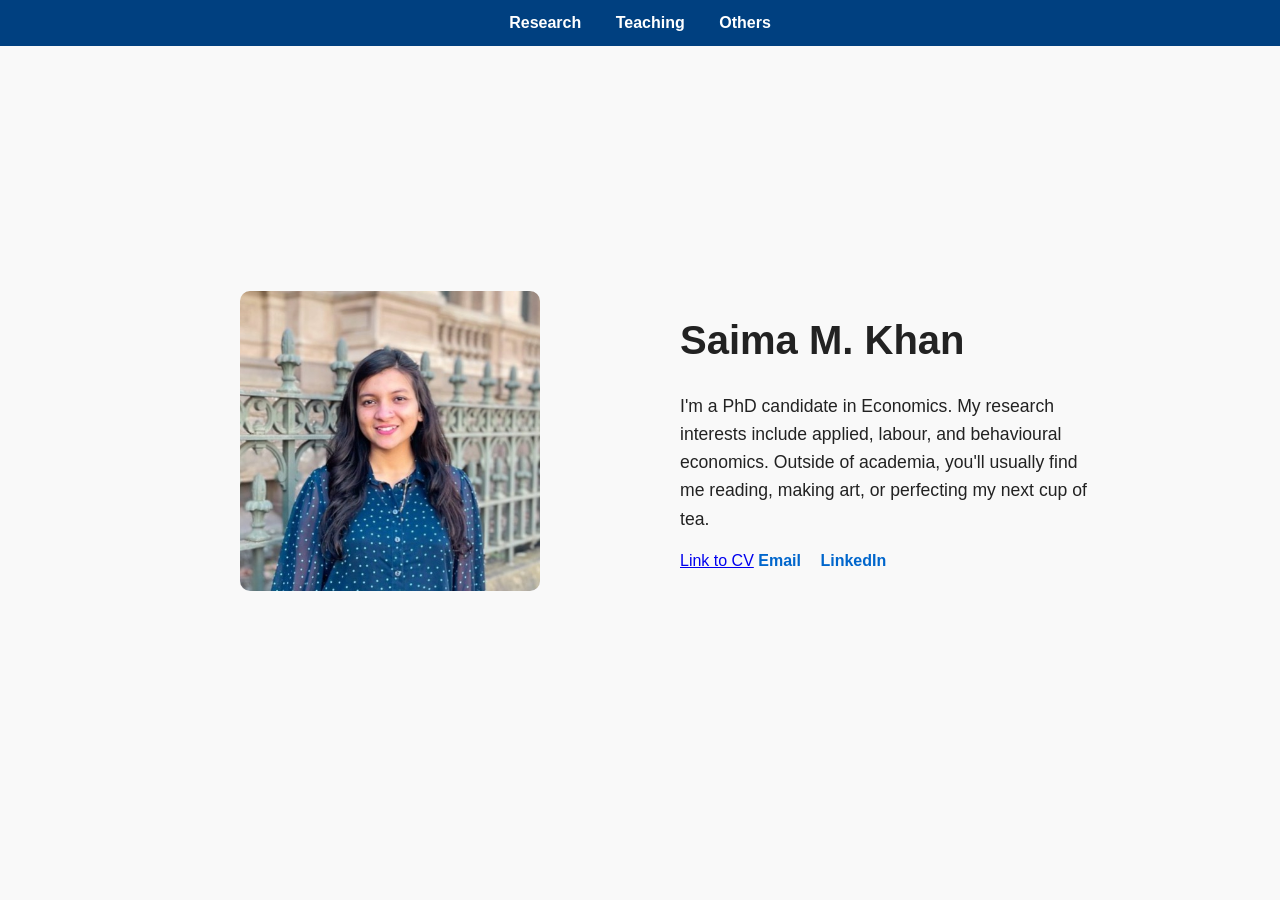
==== index.html @ 27410cca "Update index.html" ====
<!DOCTYPE html>
<html lang="en">
<head>
  <meta charset="UTF-8">
  <title>Saima M. Khan</title>
  <style>
    * { box-sizing: border-box; margin: 0; padding: 0; }
    body {
      font-family: Arial, Helvetica, sans-serif;
      background: #f9f9f9;
      color: #222;
      line-height: 1.6;
    }
    /* Navigation bar */
    nav {
      background-color: #004080;
      padding: 10px 0;
      text-align: center;
      position: sticky;
      top: 0;
      z-index: 100;
    }
    nav a {
      color: white;
      text-decoration: none;
      margin: 0 15px;
      font-weight: bold;
      font-size: 1em;
    }
    nav a:hover { text-decoration: underline; }
    /* Flex container for homepage */
    .home-container {
      display: flex;
      flex-wrap: wrap;
      max-width: 1000px;
      margin: 80px auto;
      min-height: 70vh;
    }
    /* Left: Photo */
    .home-container .photo {
      flex: 1 1 50%;
      display: flex;
      justify-content: center;
      align-items: center;
      padding: 20px;
    }
    .home-container .photo img {
      width: 300px;
      height: 300px;
      object-fit: cover;
      border-radius: 10px;
    }
    /* Right: About */
    .home-container .about {
      flex: 1 1 50%;
      display: flex;
      flex-direction: column;
      justify-content: center;
      padding: 40px;
      text-align: left;
    }
    .about h1 { font-size: 2.5em; margin-bottom: 20px; }
    .about p { margin-bottom: 15px; font-size: 1.1em; }
    a.link {
      color: #0066cc;
      text-decoration: none;
      font-weight: bold;
      margin-right: 15px;
    }
    a.link:hover { text-decoration: underline; }
    /* Responsive for smaller screens */
    @media (max-width: 300px) {
      .home-container {
        flex-direction: column;
        align-items: center;
      }
      .home-container .about {
        text-align: center;
        padding: 20px;
      }
      .home-container .photo img {
        width: 300px;
        height: 300px;
      }
    }
  </style>
</head>
<body>
<!-- Navigation bar -->
<nav>
  <a href="research.html">Research</a>
  <a href="teaching.html">Teaching</a>
  <a href="creative.html">Others</a>
</nav>
<!-- Home section -->
<div class="home-container">
  <!-- Left: Photo -->
  <div class="photo">
    <img src="profile.jpg?v=2" alt="Saima M. Khan">
  </div>
  <!-- Right: About -->
  <div class="about">
    <h1>Saima M. Khan</h1>
    <p>I'm a PhD candidate in Economics. 
      My research interests include applied, labour, and behavioural economics. Outside of academia, you'll usually find me reading, making art, or perfecting my next cup of tea.</p>
    <div>
      <a href="/SaimaMKhan_CV.pdf" target="_blank">Link to CV</a>
      <a class="link" href="mailto:saima.khan@utas.edu.au">Email</a>
      <a class="link" href="https://www.linkedin.com/in/saima-khan-565bb0185/" target="_blank">LinkedIn</a>
    </div>
  </div>
</div>
</body>
</html>
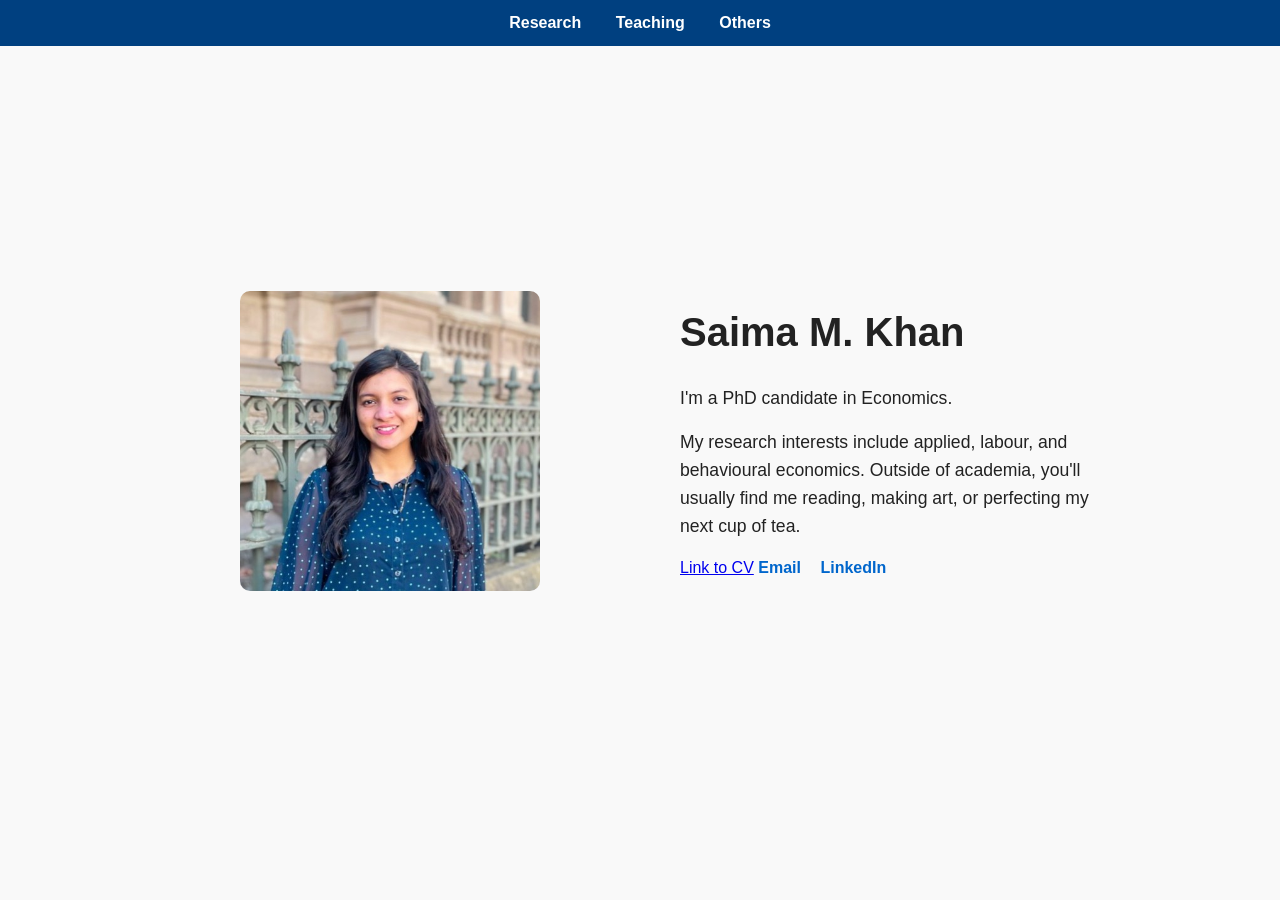
==== commit c3a6670b: "Update index.html" ====
--- a/index.html
+++ b/index.html
@@ -101,8 +101,8 @@
   <!-- Right: About -->
   <div class="about">
     <h1>Saima M. Khan</h1>
-    <p>I'm a PhD candidate in Economics. 
-      My research interests include applied, labour, and behavioural economics. Outside of academia, you'll usually find me reading, making art, or perfecting my next cup of tea.</p>
+    <p>I'm a PhD candidate in Economics.</p>
+    <p>My research interests include applied, labour, and behavioural economics. Outside of academia, you'll usually find me reading, making art, or perfecting my next cup of tea.</p>
     <div>
       <a href="/SaimaMKhan_CV.pdf" target="_blank">Link to CV</a>
       <a class="link" href="mailto:saima.khan@utas.edu.au">Email</a>
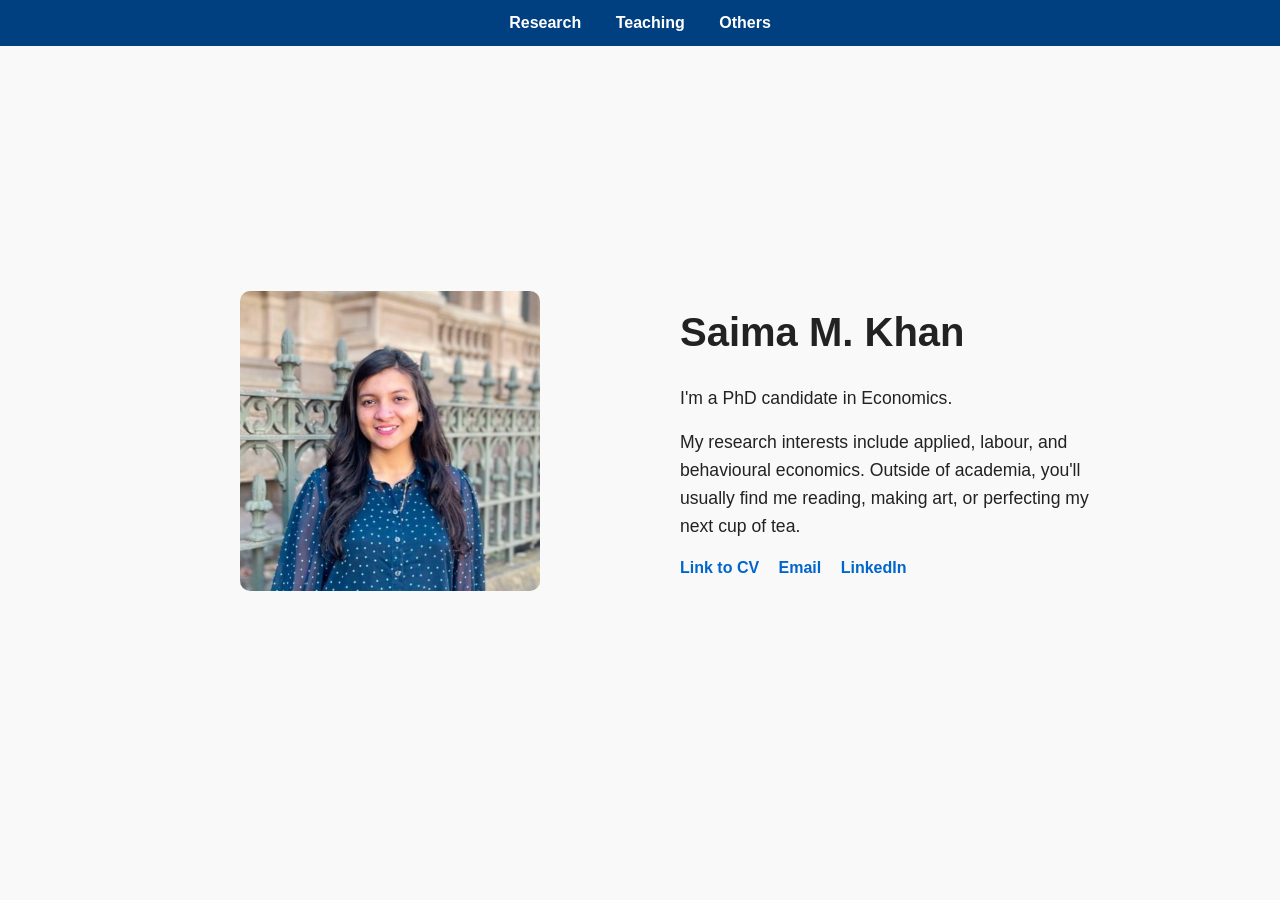
==== commit 8e42e345: "Update index.html" ====
--- a/index.html
+++ b/index.html
@@ -104,7 +104,7 @@
     <p>I'm a PhD candidate in Economics.</p>
     <p>My research interests include applied, labour, and behavioural economics. Outside of academia, you'll usually find me reading, making art, or perfecting my next cup of tea.</p>
     <div>
-      <a href="/SaimaMKhan_CV.pdf" target="_blank">Link to CV</a>
+      <a class="link" href="/SaimaMKhan_CV.pdf" target="_blank">Link to CV</a>
       <a class="link" href="mailto:saima.khan@utas.edu.au">Email</a>
       <a class="link" href="https://www.linkedin.com/in/saima-khan-565bb0185/" target="_blank">LinkedIn</a>
     </div>
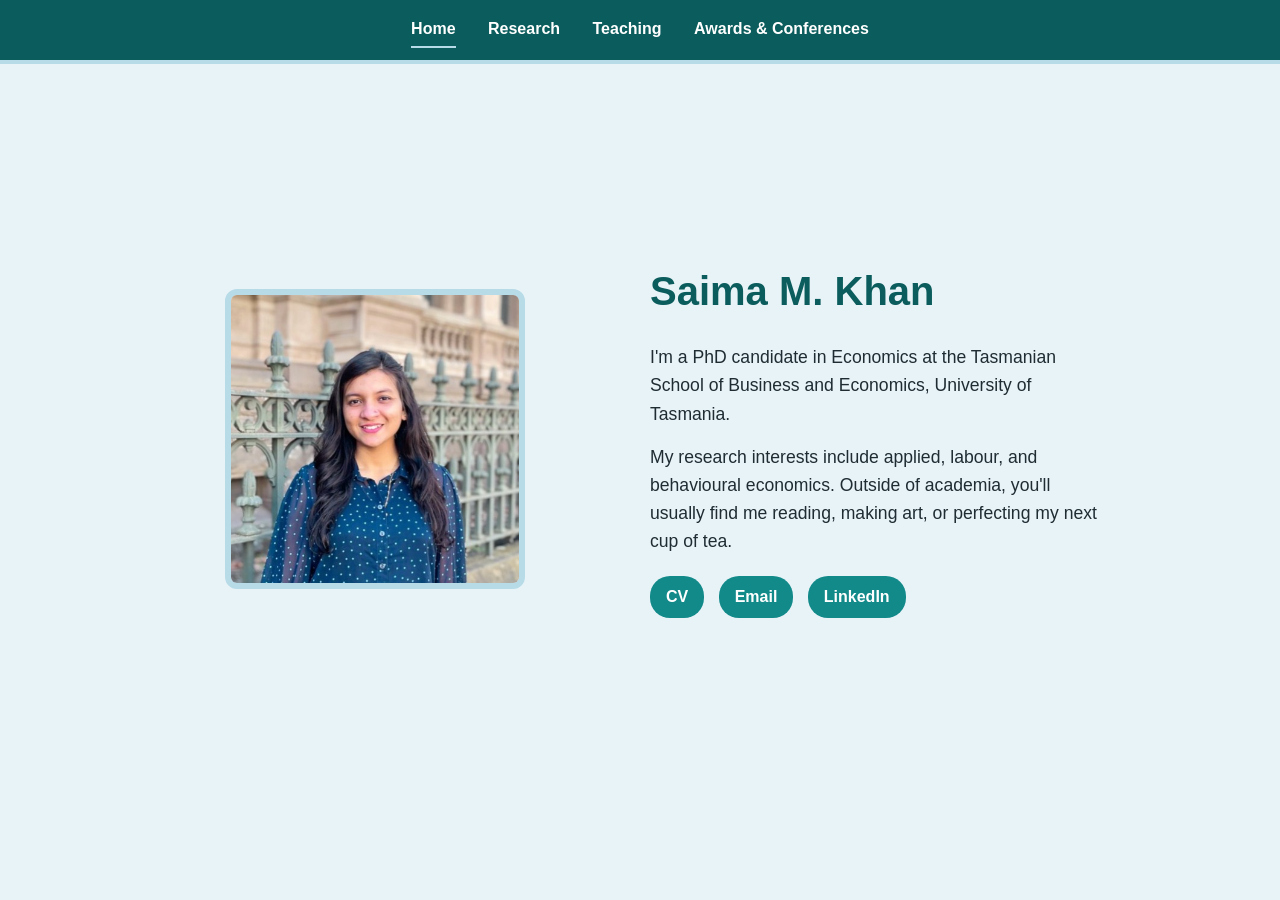
==== commit d6d2055a: "Update index.html" ====
--- a/index.html
+++ b/index.html
@@ -2,109 +2,28 @@
 <html lang="en">
 <head>
   <meta charset="UTF-8">
+  <meta name="viewport" content="width=device-width, initial-scale=1">
   <title>Saima M. Khan</title>
-  <style>
-    * { box-sizing: border-box; margin: 0; padding: 0; }
-    body {
-      font-family: Arial, Helvetica, sans-serif;
-      background: #f9f9f9;
-      color: #222;
-      line-height: 1.6;
-    }
-    /* Navigation bar */
-    nav {
-      background-color: #004080;
-      padding: 10px 0;
-      text-align: center;
-      position: sticky;
-      top: 0;
-      z-index: 100;
-    }
-    nav a {
-      color: white;
-      text-decoration: none;
-      margin: 0 15px;
-      font-weight: bold;
-      font-size: 1em;
-    }
-    nav a:hover { text-decoration: underline; }
-    /* Flex container for homepage */
-    .home-container {
-      display: flex;
-      flex-wrap: wrap;
-      max-width: 1000px;
-      margin: 80px auto;
-      min-height: 70vh;
-    }
-    /* Left: Photo */
-    .home-container .photo {
-      flex: 1 1 50%;
-      display: flex;
-      justify-content: center;
-      align-items: center;
-      padding: 20px;
-    }
-    .home-container .photo img {
-      width: 300px;
-      height: 300px;
-      object-fit: cover;
-      border-radius: 10px;
-    }
-    /* Right: About */
-    .home-container .about {
-      flex: 1 1 50%;
-      display: flex;
-      flex-direction: column;
-      justify-content: center;
-      padding: 40px;
-      text-align: left;
-    }
-    .about h1 { font-size: 2.5em; margin-bottom: 20px; }
-    .about p { margin-bottom: 15px; font-size: 1.1em; }
-    a.link {
-      color: #0066cc;
-      text-decoration: none;
-      font-weight: bold;
-      margin-right: 15px;
-    }
-    a.link:hover { text-decoration: underline; }
-    /* Responsive for smaller screens */
-    @media (max-width: 300px) {
-      .home-container {
-        flex-direction: column;
-        align-items: center;
-      }
-      .home-container .about {
-        text-align: center;
-        padding: 20px;
-      }
-      .home-container .photo img {
-        width: 300px;
-        height: 300px;
-      }
-    }
-  </style>
+  <link rel="stylesheet" href="style.css">
 </head>
 <body>
-<!-- Navigation bar -->
 <nav>
+  <a href="index.html" class="active">Home</a>
   <a href="research.html">Research</a>
   <a href="teaching.html">Teaching</a>
-  <a href="creative.html">Others</a>
+  <a href="awards.html">Awards &amp; Conferences</a>
 </nav>
-<!-- Home section -->
+
 <div class="home-container">
-  <!-- Left: Photo -->
   <div class="photo">
     <img src="profile.jpg?v=2" alt="Saima M. Khan">
   </div>
-  <!-- Right: About -->
   <div class="about">
     <h1>Saima M. Khan</h1>
-    <p>I'm a PhD candidate in Economics.</p>
+    <p>I'm a PhD candidate in Economics at the Tasmanian School of Business and Economics, University of Tasmania.</p>
     <p>My research interests include applied, labour, and behavioural economics. Outside of academia, you'll usually find me reading, making art, or perfecting my next cup of tea.</p>
     <div>
-      <a class="link" href="/SaimaMKhan_CV.pdf" target="_blank">Link to CV</a>
+      <a class="link" href="SaimaMKhan_CV.pdf" target="_blank">CV</a>
       <a class="link" href="mailto:saima.khan@utas.edu.au">Email</a>
       <a class="link" href="https://www.linkedin.com/in/saima-khan-565bb0185/" target="_blank">LinkedIn</a>
     </div>
--- a/style.css
+++ b/style.css
@@ -0,0 +1,132 @@
+/* Shared styles for every page — teal and powder blue */
+:root {
+  --teal-dark: #0b5c5c;
+  --teal: #138a8a;
+  --teal-light: #5fb3b3;
+  --powder: #b8dbe8;
+  --powder-light: #e8f3f8;
+  --text: #1f2d33;
+  --muted: #4d6670;
+  --card: #ffffff;
+}
+
+* { box-sizing: border-box; margin: 0; padding: 0; }
+
+body {
+  font-family: Arial, Helvetica, sans-serif;
+  background: var(--powder-light);
+  color: var(--text);
+  line-height: 1.6;
+}
+
+/* Navigation bar */
+nav {
+  background-color: var(--teal-dark);
+  padding: 12px 16px;
+  text-align: center;
+  position: sticky;
+  top: 0;
+  z-index: 100;
+  border-bottom: 4px solid var(--powder);
+}
+nav a {
+  color: #fff;
+  text-decoration: none;
+  margin: 0 14px;
+  font-weight: bold;
+  display: inline-block;
+  padding: 4px 0;
+}
+nav a:hover { color: var(--powder); }
+nav a.active { border-bottom: 2px solid var(--powder); }
+
+a { color: var(--teal); }
+
+/* Home page */
+.home-container {
+  display: flex;
+  flex-wrap: wrap;
+  max-width: 1000px;
+  margin: 60px auto;
+  min-height: 70vh;
+  align-items: center;
+}
+.home-container .photo {
+  flex: 1 1 320px;
+  display: flex;
+  justify-content: center;
+  padding: 20px;
+}
+.home-container .photo img {
+  width: 300px;
+  height: 300px;
+  max-width: 100%;
+  object-fit: cover;
+  border-radius: 12px;
+  border: 6px solid var(--powder);
+}
+.home-container .about {
+  flex: 1 1 380px;
+  padding: 30px 40px;
+}
+.about h1 { font-size: 2.5em; margin-bottom: 20px; color: var(--teal-dark); }
+.about p { margin-bottom: 15px; font-size: 1.1em; }
+
+a.link {
+  display: inline-block;
+  color: #fff;
+  background: var(--teal);
+  text-decoration: none;
+  font-weight: bold;
+  padding: 8px 16px;
+  border-radius: 20px;
+  margin: 6px 10px 0 0;
+}
+a.link:hover { background: var(--teal-dark); }
+
+/* Inner pages */
+.page {
+  max-width: 850px;
+  margin: 50px auto;
+  padding: 0 20px;
+}
+.page h1 {
+  font-size: 2.2em;
+  color: var(--teal-dark);
+  margin-bottom: 30px;
+}
+.page h2 {
+  font-size: 1.35em;
+  color: var(--teal-dark);
+  margin: 35px 0 15px;
+  padding-bottom: 6px;
+  border-bottom: 2px solid var(--powder);
+}
+.item {
+  background: var(--card);
+  border-left: 5px solid var(--teal-light);
+  border-radius: 6px;
+  padding: 16px 20px;
+  margin-bottom: 14px;
+}
+.item h3 { font-size: 1.05em; margin-bottom: 2px; }
+.item .meta { color: var(--muted); font-size: 0.92em; margin-bottom: 6px; }
+.item p { font-size: 0.97em; }
+.item a { font-weight: bold; }
+.item.highlight { border-left-color: var(--teal-dark); background: #f4fafc; }
+
+footer {
+  text-align: center;
+  color: var(--muted);
+  font-size: 0.85em;
+  padding: 30px 16px;
+}
+
+/* Phones */
+@media (max-width: 700px) {
+  nav a { margin: 0 8px; }
+  .home-container { margin: 30px auto; }
+  .home-container .about { text-align: center; padding: 20px; }
+  .about h1 { font-size: 2em; }
+  .page h1 { font-size: 1.8em; }
+}
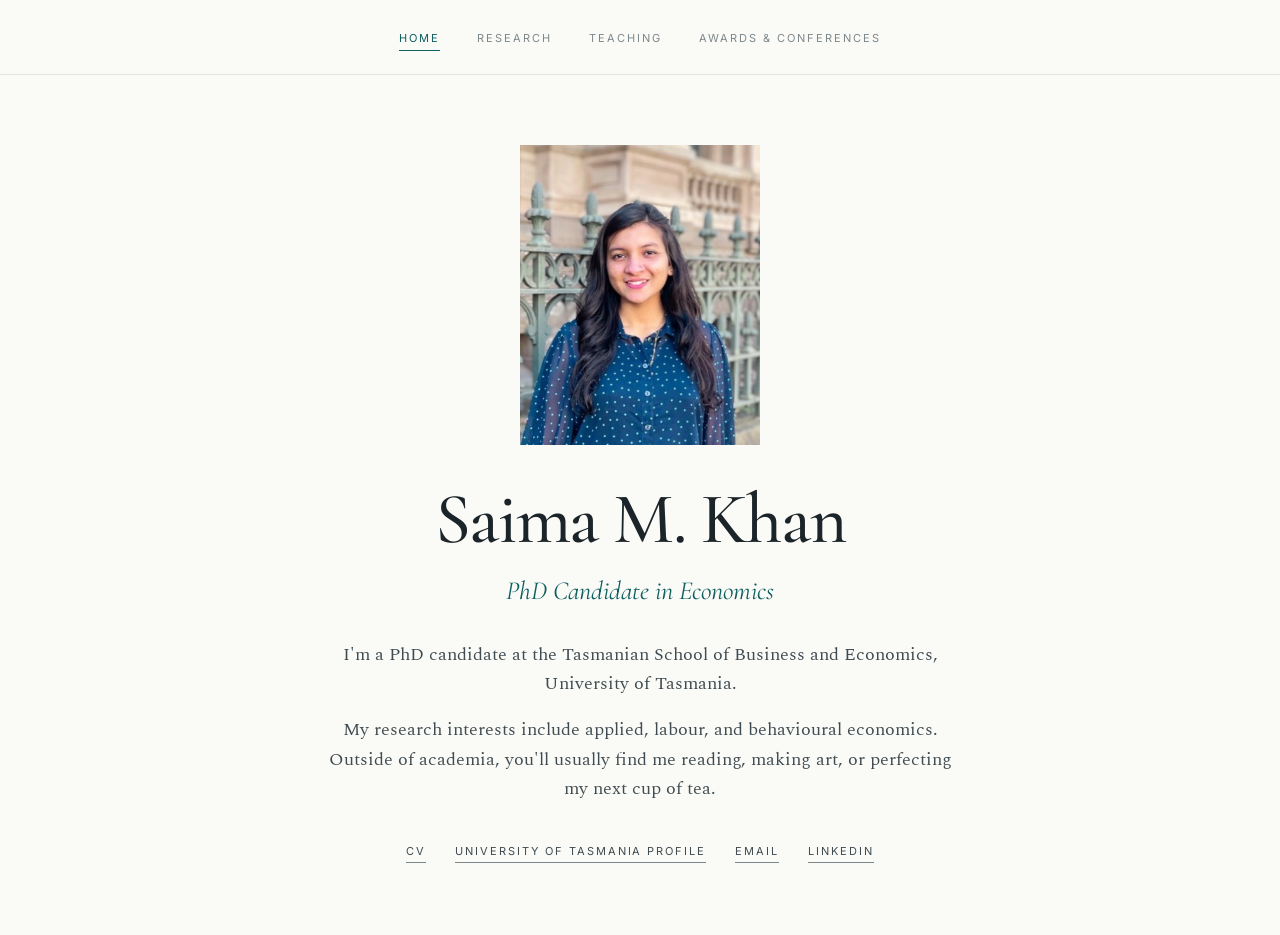
==== commit 3f7506bb: "Update index.html" ====
--- a/index.html
+++ b/index.html
@@ -20,10 +20,12 @@
   </div>
   <div class="about">
     <h1>Saima M. Khan</h1>
-    <p>I'm a PhD candidate in Economics at the Tasmanian School of Business and Economics, University of Tasmania.</p>
+    <p class="tagline">PhD Candidate in Economics</p>
+    <p>I'm a PhD candidate at the Tasmanian School of Business and Economics, University of Tasmania.</p>
     <p>My research interests include applied, labour, and behavioural economics. Outside of academia, you'll usually find me reading, making art, or perfecting my next cup of tea.</p>
-    <div>
+    <div class="links">
       <a class="link" href="SaimaMKhan_CV.pdf" target="_blank">CV</a>
+      <a class="link" href="https://discover.utas.edu.au/Saima.Khan" target="_blank">University of Tasmania Profile</a>
       <a class="link" href="mailto:saima.khan@utas.edu.au">Email</a>
       <a class="link" href="https://www.linkedin.com/in/saima-khan-565bb0185/" target="_blank">LinkedIn</a>
     </div>
--- a/style.css
+++ b/style.css
@@ -1,132 +1,178 @@
-/* Shared styles for every page — teal and powder blue */
+/* Elegant serif style, shared by every page */
+
+/* Fonts (loaded from Google Fonts) */
+@import url('https://fonts.googleapis.com/css2?family=Cormorant+Garamond:ital,wght@0,500;0,600;1,400;1,500&family=Spectral:ital,wght@0,400;0,500;1,400&family=Inter:wght@400;500&display=swap');
+
+/* Colours: change these to restyle the whole site */
 :root {
-  --teal-dark: #0b5c5c;
-  --teal: #138a8a;
-  --teal-light: #5fb3b3;
-  --powder: #b8dbe8;
-  --powder-light: #e8f3f8;
-  --text: #1f2d33;
-  --muted: #4d6670;
-  --card: #ffffff;
+  --bg: #fafaf7;          /* page background (warm off-white) */
+  --tint: #eaf3f6;        /* powder blue, used for the highlighted award */
+  --ink: #1b2428;         /* main text */
+  --ink-soft: #3f4b50;    /* secondary text */
+  --ink-muted: #7d888c;   /* dates, labels, menu */
+  --rule: #e2e4e0;        /* thin grey dividing lines */
+  --accent: #0f5f5f;      /* teal */
+
+  --display: 'Cormorant Garamond', Georgia, serif;   /* big headings */
+  --serif: 'Spectral', Georgia, serif;               /* body text */
+  --sans: 'Inter', Arial, sans-serif;                /* small labels */
 }
 
 * { box-sizing: border-box; margin: 0; padding: 0; }
 
 body {
-  font-family: Arial, Helvetica, sans-serif;
-  background: var(--powder-light);
-  color: var(--text);
-  line-height: 1.6;
+  font-family: var(--serif);
+  background: var(--bg);
+  color: var(--ink);
+  font-size: 18px;
+  line-height: 1.65;
+  -webkit-font-smoothing: antialiased;
 }
+
+a { color: var(--accent); text-decoration: none; border-bottom: 1px solid transparent; }
+a:hover { border-bottom-color: var(--accent); }
 
 /* Navigation bar */
 nav {
-  background-color: var(--teal-dark);
-  padding: 12px 16px;
+  background: var(--bg);
+  border-bottom: 1px solid var(--rule);
+  padding: 22px 16px;
   text-align: center;
   position: sticky;
   top: 0;
   z-index: 100;
-  border-bottom: 4px solid var(--powder);
 }
 nav a {
-  color: #fff;
-  text-decoration: none;
-  margin: 0 14px;
-  font-weight: bold;
+  font-family: var(--sans);
+  font-size: 11px;
+  letter-spacing: 0.18em;
+  text-transform: uppercase;
+  color: var(--ink-muted);
+  margin: 0 16px;
+  padding-bottom: 3px;
   display: inline-block;
-  padding: 4px 0;
 }
-nav a:hover { color: var(--powder); }
-nav a.active { border-bottom: 2px solid var(--powder); }
+nav a:hover { color: var(--accent); border-bottom-color: transparent; }
+nav a.active { color: var(--accent); border-bottom: 1px solid var(--accent); }
 
-a { color: var(--teal); }
-
-/* Home page */
+/* Home page: photo centred, text below */
 .home-container {
-  display: flex;
-  flex-wrap: wrap;
-  max-width: 1000px;
-  margin: 60px auto;
-  min-height: 70vh;
-  align-items: center;
-}
-.home-container .photo {
-  flex: 1 1 320px;
-  display: flex;
-  justify-content: center;
-  padding: 20px;
+  max-width: 680px;
+  margin: 70px auto;
+  padding: 0 24px;
+  text-align: center;
 }
 .home-container .photo img {
-  width: 300px;
+  width: 240px;
   height: 300px;
   max-width: 100%;
   object-fit: cover;
-  border-radius: 12px;
-  border: 6px solid var(--powder);
+  display: block;
+  margin: 0 auto 38px;
 }
-.home-container .about {
-  flex: 1 1 380px;
-  padding: 30px 40px;
+.about h1 {
+  font-family: var(--display);
+  font-weight: 500;
+  font-size: 4em;
+  line-height: 1;
+  letter-spacing: -0.02em;
+  margin-bottom: 14px;
 }
-.about h1 { font-size: 2.5em; margin-bottom: 20px; color: var(--teal-dark); }
-.about p { margin-bottom: 15px; font-size: 1.1em; }
+.about .tagline {
+  font-family: var(--display);
+  font-style: italic;
+  font-size: 1.45em;
+  color: var(--accent);
+  margin-bottom: 28px;
+}
+.about p { margin-bottom: 16px; color: var(--ink-soft); }
 
+.links { margin-top: 30px; }
 a.link {
   display: inline-block;
-  color: #fff;
-  background: var(--teal);
-  text-decoration: none;
-  font-weight: bold;
-  padding: 8px 16px;
-  border-radius: 20px;
-  margin: 6px 10px 0 0;
+  font-family: var(--sans);
+  font-size: 11px;
+  letter-spacing: 0.18em;
+  text-transform: uppercase;
+  color: var(--ink-soft);
+  border-bottom: 1px solid var(--ink-muted);
+  padding-bottom: 2px;
+  margin: 8px 12px 0;
 }
-a.link:hover { background: var(--teal-dark); }
+a.link:hover { color: var(--accent); border-bottom-color: var(--accent); }
 
 /* Inner pages */
 .page {
-  max-width: 850px;
-  margin: 50px auto;
-  padding: 0 20px;
+  max-width: 760px;
+  margin: 70px auto;
+  padding: 0 24px;
 }
 .page h1 {
-  font-size: 2.2em;
-  color: var(--teal-dark);
+  font-family: var(--display);
+  font-weight: 500;
+  font-size: 3.2em;
+  line-height: 1.05;
+  letter-spacing: -0.015em;
   margin-bottom: 30px;
 }
 .page h2 {
-  font-size: 1.35em;
-  color: var(--teal-dark);
-  margin: 35px 0 15px;
-  padding-bottom: 6px;
-  border-bottom: 2px solid var(--powder);
+  font-family: var(--sans);
+  font-weight: 500;
+  font-size: 11px;
+  letter-spacing: 0.2em;
+  text-transform: uppercase;
+  color: var(--ink-muted);
+  margin: 48px 0 6px;
 }
+
+/* Each entry: no box, just a thin line between entries */
 .item {
-  background: var(--card);
-  border-left: 5px solid var(--teal-light);
-  border-radius: 6px;
-  padding: 16px 20px;
-  margin-bottom: 14px;
+  padding: 18px 0;
+  border-top: 1px solid var(--rule);
 }
-.item h3 { font-size: 1.05em; margin-bottom: 2px; }
-.item .meta { color: var(--muted); font-size: 0.92em; margin-bottom: 6px; }
-.item p { font-size: 0.97em; }
-.item a { font-weight: bold; }
-.item.highlight { border-left-color: var(--teal-dark); background: #f4fafc; }
+.page h2 + .item { border-top: none; }
+.item h3 {
+  font-family: var(--serif);
+  font-weight: 500;
+  font-size: 1.05em;
+  line-height: 1.45;
+}
+.item .meta {
+  font-style: italic;
+  color: var(--ink-muted);
+  font-size: 0.92em;
+  margin: 2px 0 6px;
+}
+.item p { font-size: 0.95em; color: var(--ink-soft); }
+.item.highlight {
+  background: var(--tint);
+  border-top: none;
+  padding: 20px 22px;
+  margin: 8px -22px;
+}
+.item.highlight + .item { border-top: none; }
 
 footer {
+  max-width: 760px;
+  margin: 80px auto 0;
+  padding: 30px 24px 50px;
+  border-top: 1px solid var(--rule);
   text-align: center;
-  color: var(--muted);
-  font-size: 0.85em;
-  padding: 30px 16px;
+  font-family: var(--sans);
+  font-size: 10px;
+  letter-spacing: 0.16em;
+  text-transform: uppercase;
+  color: var(--ink-muted);
 }
 
 /* Phones */
-@media (max-width: 700px) {
-  nav a { margin: 0 8px; }
-  .home-container { margin: 30px auto; }
-  .home-container .about { text-align: center; padding: 20px; }
-  .about h1 { font-size: 2em; }
-  .page h1 { font-size: 1.8em; }
+@media (max-width: 640px) {
+  body { font-size: 17px; }
+  nav { padding: 16px 10px; }
+  nav a { margin: 4px 9px; }
+  .home-container, .page { margin: 44px auto; }
+  .home-container .photo img { width: 200px; height: 250px; }
+  .about h1 { font-size: 3em; }
+  .page h1 { font-size: 2.5em; }
+  .item.highlight { margin: 8px 0; padding: 18px; }
 }
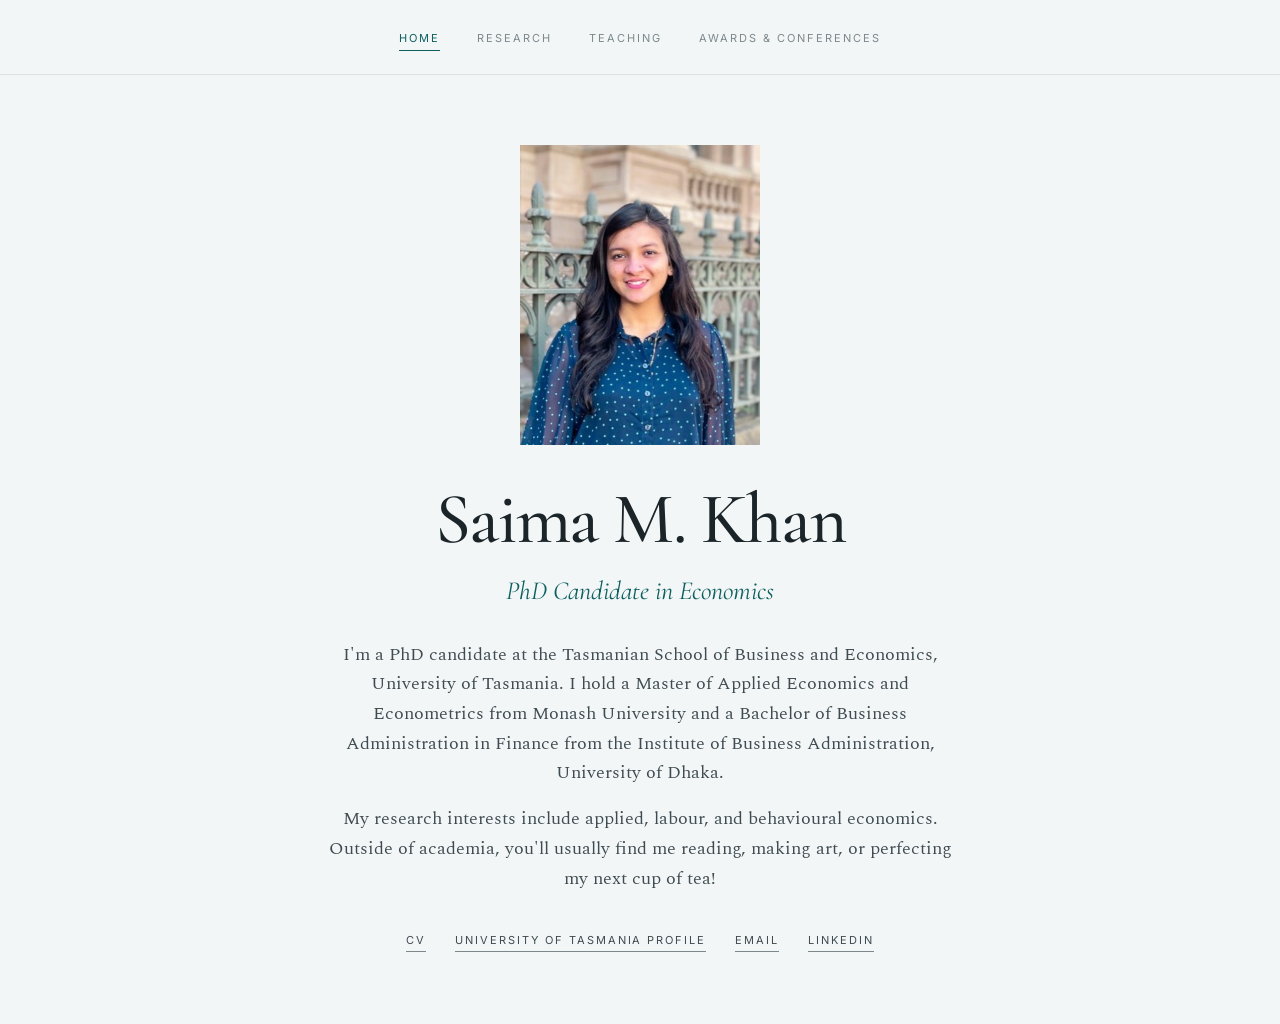
==== commit f3e22ee3: "Update index.html" ====
--- a/index.html
+++ b/index.html
@@ -21,8 +21,8 @@
   <div class="about">
     <h1>Saima M. Khan</h1>
     <p class="tagline">PhD Candidate in Economics</p>
-    <p>I'm a PhD candidate at the Tasmanian School of Business and Economics, University of Tasmania.</p>
-    <p>My research interests include applied, labour, and behavioural economics. Outside of academia, you'll usually find me reading, making art, or perfecting my next cup of tea.</p>
+    <p>I'm a PhD candidate at the Tasmanian School of Business and Economics, University of Tasmania. I hold a Master of Applied Economics and Econometrics from Monash University and a Bachelor of Business Administration in Finance from the Institute of Business Administration, University of Dhaka.</p></p>
+    <p>My research interests include applied, labour, and behavioural economics. Outside of academia, you'll usually find me reading, making art, or perfecting my next cup of tea!</p>
     <div class="links">
       <a class="link" href="SaimaMKhan_CV.pdf" target="_blank">CV</a>
       <a class="link" href="https://discover.utas.edu.au/Saima.Khan" target="_blank">University of Tasmania Profile</a>
--- a/style.css
+++ b/style.css
@@ -5,12 +5,12 @@
 
 /* Colours: change these to restyle the whole site */
 :root {
-  --bg: #fafaf7;          /* page background (warm off-white) */
-  --tint: #eaf3f6;        /* powder blue, used for the highlighted award */
+  --bg: #f2f6f7;          /* page background (soft misty blue-grey) */
+  --tint: #e0edf1;        /* powder blue, used for the highlighted award */
   --ink: #1b2428;         /* main text */
   --ink-soft: #3f4b50;    /* secondary text */
   --ink-muted: #7d888c;   /* dates, labels, menu */
-  --rule: #e2e4e0;        /* thin grey dividing lines */
+  --rule: #d9e2e5;        /* thin dividing lines */
   --accent: #0f5f5f;      /* teal */
 
   --display: 'Cormorant Garamond', Georgia, serif;   /* big headings */
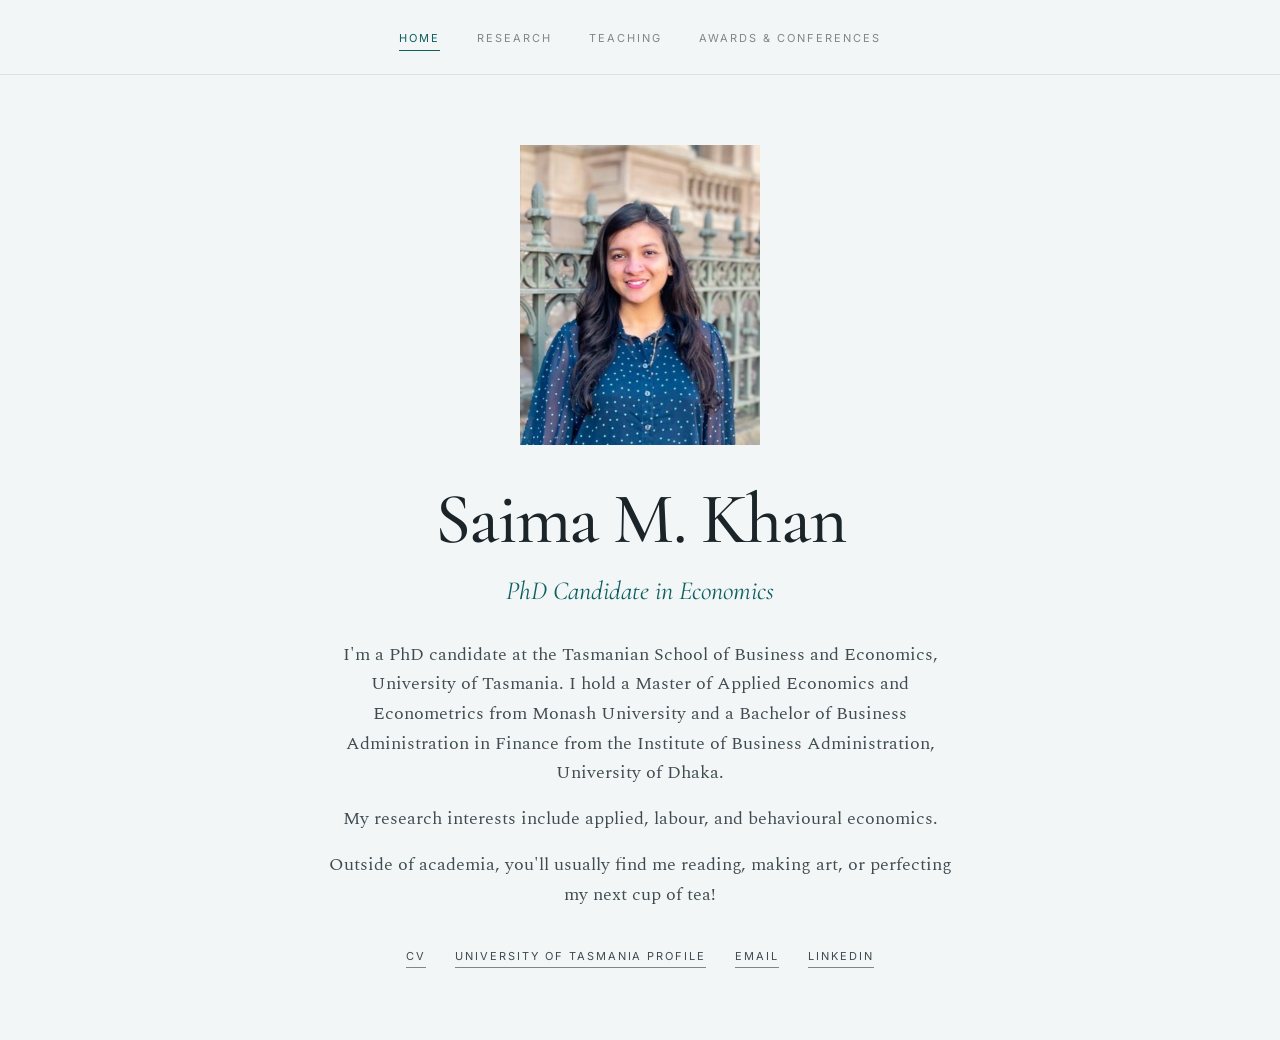
==== commit d6f8230c: "Update index.html" ====
--- a/index.html
+++ b/index.html
@@ -21,8 +21,9 @@
   <div class="about">
     <h1>Saima M. Khan</h1>
     <p class="tagline">PhD Candidate in Economics</p>
-    <p>I'm a PhD candidate at the Tasmanian School of Business and Economics, University of Tasmania. I hold a Master of Applied Economics and Econometrics from Monash University and a Bachelor of Business Administration in Finance from the Institute of Business Administration, University of Dhaka.</p></p>
-    <p>My research interests include applied, labour, and behavioural economics. Outside of academia, you'll usually find me reading, making art, or perfecting my next cup of tea!</p>
+    <p>I'm a PhD candidate at the Tasmanian School of Business and Economics, University of Tasmania. I hold a Master of Applied Economics and Econometrics from Monash University and a Bachelor of Business Administration in Finance from the Institute of Business Administration, University of Dhaka.</p>
+    <p>My research interests include applied, labour, and behavioural economics.<p> 
+    <p>Outside of academia, you'll usually find me reading, making art, or perfecting my next cup of tea!</p>
     <div class="links">
       <a class="link" href="SaimaMKhan_CV.pdf" target="_blank">CV</a>
       <a class="link" href="https://discover.utas.edu.au/Saima.Khan" target="_blank">University of Tasmania Profile</a>
